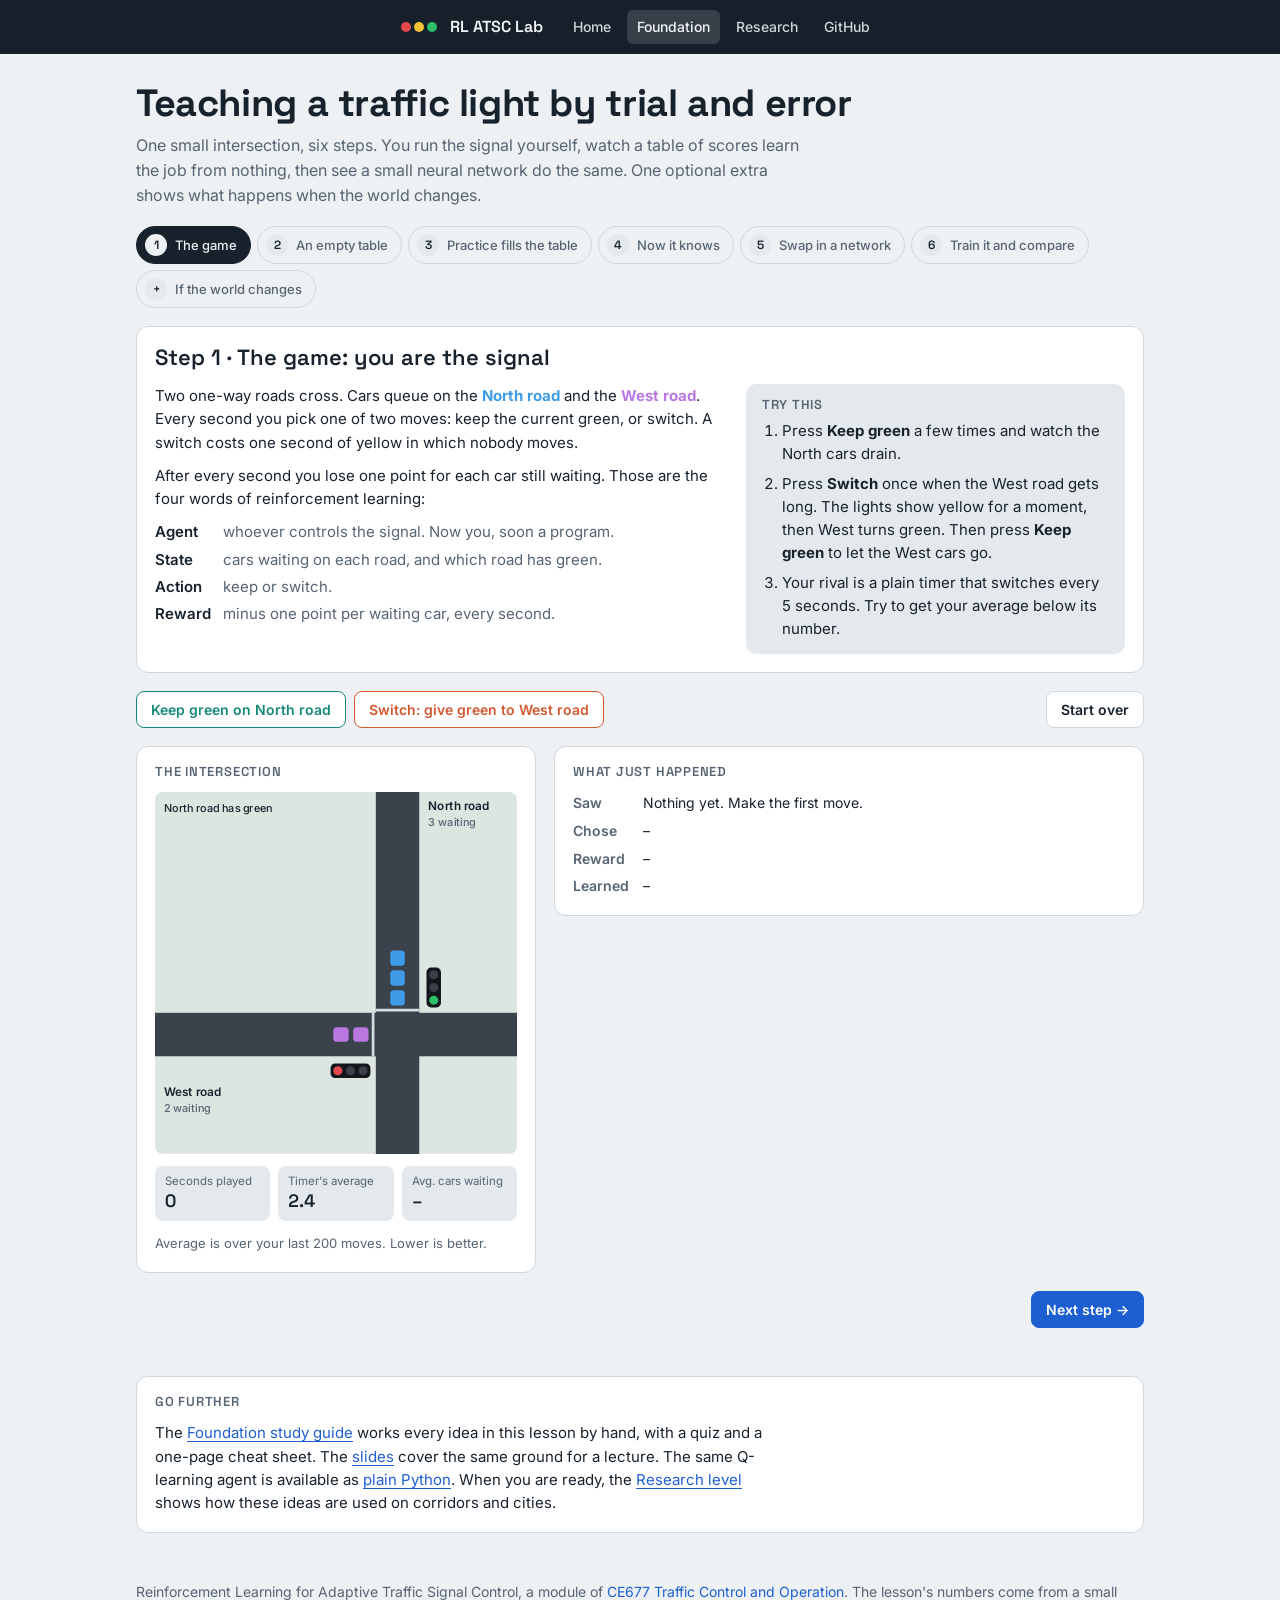
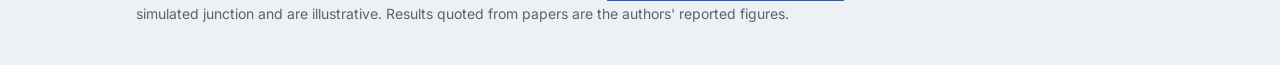
==== docs/foundation.html @ 823c4cb2 "Add Reinforcement Learning for Adaptive Traffic Signal Control module Foundation and Research levels" ====
<!doctype html>
<html lang="en">
<head>
<meta charset="utf-8">
<meta name="viewport" content="width=device-width, initial-scale=1">
<title>Foundation · RL ATSC Lab</title>
<meta name="description" content="A six-step interactive lesson where a Q-table and then a small neural network learn to control a traffic signal.">
<link rel="preconnect" href="https://fonts.googleapis.com"><link rel="preconnect" href="https://fonts.gstatic.com" crossorigin>
<link rel="stylesheet" href="https://fonts.googleapis.com/css2?family=Inter:wght@400;500;600&family=Space+Grotesk:wght@500;600;700&display=swap">
<link rel="stylesheet" href="css/site.css">
<style>
/* Layout: a five-step lesson. Each step = short text + the same live intersection + the learner's "brain" beside it. */
:root{
  --bg:#EEF1F4; --surface:#FFFFFF; --surface2:#E4E9EE; --fg:#18222D; --muted:#566473; --line:#CFD7DF;
  --accent:#1D5FD1; --accent-fg:#FFFFFF;
  --ground:#DCE5E0; --road:#3A434C; --mark:#D5DCE2;
  --ns:#3F9BE6; --ew:#B978E0; --keep:#17897A; --switch:#D2582F;
  --go:#2FBF6B; --wait:#F1C232; --stop:#E5484D; --lampoff:#59626B;
  --display:"Space Grotesk",system-ui,sans-serif; --body:"Inter",system-ui,-apple-system,"Segoe UI",sans-serif;
}
@media (prefers-color-scheme: dark){ :root:not([data-theme="light"]){
  --bg:#10151B; --surface:#19212A; --surface2:#232D38; --fg:#E8EDF2; --muted:#9BA9B7; --line:#303C49;
  --accent:#82B2FF; --accent-fg:#0C1420;
  --ground:#17221F; --road:#3A444F; --mark:#8894A0;
  --ns:#62B4F5; --ew:#CD97EE; --keep:#3CC2AE; --switch:#F08A63;
  --go:#3DD17C; --wait:#F5CD4A; --stop:#F0616A; --lampoff:#1D242B; color-scheme:dark } }
:root[data-theme="dark"]{
  --bg:#10151B; --surface:#19212A; --surface2:#232D38; --fg:#E8EDF2; --muted:#9BA9B7; --line:#303C49;
  --accent:#82B2FF; --accent-fg:#0C1420;
  --ground:#17221F; --road:#3A444F; --mark:#8894A0;
  --ns:#62B4F5; --ew:#CD97EE; --keep:#3CC2AE; --switch:#F08A63;
  --go:#3DD17C; --wait:#F5CD4A; --stop:#F0616A; --lampoff:#1D242B; color-scheme:dark }

*{box-sizing:border-box}
[hidden]{display:none!important}
body{background:var(--bg);color:var(--fg);font:15px/1.55 var(--body)}
.wrap{max-width:1040px;margin:0 auto;padding-block:28px 48px;
  padding-left:max(16px,env(safe-area-inset-left,0px));padding-right:max(16px,env(safe-area-inset-right,0px));
  display:flex;flex-direction:column;gap:18px}
h1,h2,h3{font-family:var(--display);text-wrap:balance;margin:0;line-height:1.15}
h1{font-size:clamp(26px,4.4vw,38px);font-weight:700;letter-spacing:-.01em}
h2{font-size:22px;font-weight:600}
h3{font-size:13px;font-weight:600;letter-spacing:.06em;text-transform:uppercase;color:var(--muted)}
p{margin:0;max-width:68ch}
.lede{color:var(--muted);font-size:16px}
header{display:flex;flex-direction:column;gap:8px}

.steps{display:flex;gap:6px;flex-wrap:wrap;list-style:none;margin:0;padding:0}
.steps button{font:500 13px var(--body);color:var(--muted);background:transparent;border:1px solid var(--line);
  border-radius:999px;padding:7px 13px 7px 8px;cursor:pointer;display:flex;align-items:center;gap:8px}
.steps b{font:600 12px var(--display);width:22px;height:22px;border-radius:50%;background:var(--surface2);color:var(--fg);
  display:grid;place-items:center}
.steps button[aria-current="step"]{background:var(--fg);color:var(--bg);border-color:var(--fg)}
.steps button[aria-current="step"] b{background:var(--bg);color:var(--fg)}

.card{background:var(--surface);border:1px solid var(--line);border-radius:12px;padding:18px;min-width:0;
  display:flex;flex-direction:column;gap:12px}
.lesson{gap:14px}
.lesson .cols{display:grid;grid-template-columns:minmax(0,1.5fr) minmax(0,1fr);gap:22px}
.lesson .text{display:flex;flex-direction:column;gap:10px}
.try{background:var(--surface2);border-radius:10px;padding:14px 16px;display:flex;flex-direction:column;gap:6px}
.try ol{margin:0;padding-left:20px;display:flex;flex-direction:column;gap:6px}
.vocab{display:grid;grid-template-columns:auto 1fr;gap:4px 12px;margin:0}
.vocab dt{font-weight:600}.vocab dd{margin:0;color:var(--muted)}
table.cmp{border-collapse:collapse;font-size:13.5px;width:100%}
table.cmp th,table.cmp td{text-align:left;padding:6px 10px 6px 0;border-bottom:1px solid var(--line);vertical-align:top}
table.cmp th{font-weight:600}
.scroll{overflow-x:auto}

.controls{display:flex;flex-wrap:wrap;gap:8px;align-items:center}
button.btn{font:600 14px var(--body);border-radius:8px;border:1px solid var(--line);background:var(--surface);color:var(--fg);
  padding:9px 14px;cursor:pointer}
button.btn.primary{background:var(--accent);color:var(--accent-fg);border-color:var(--accent);min-width:92px}
button.btn.keep{border-color:var(--keep);color:var(--keep)} button.btn.switch{border-color:var(--switch);color:var(--switch)}
button:focus-visible{outline:2px solid var(--accent);outline-offset:2px}
.seg{display:flex;border:1px solid var(--line);border-radius:8px;overflow:hidden;background:var(--surface)}
.seg button{font:500 13px var(--body);border:0;background:transparent;color:var(--muted);padding:9px 12px;cursor:pointer}
.seg button[aria-pressed="true"]{background:var(--surface2);color:var(--fg);font-weight:600}
.spacer{flex:1}

.stage{display:grid;grid-template-columns:minmax(0,400px) minmax(0,1fr);gap:18px;align-items:start}
canvas{display:block;width:100%;border-radius:8px}
#road{aspect-ratio:1;max-width:100%}
.stats{display:grid;grid-template-columns:repeat(3,minmax(0,1fr));gap:8px}
.stat{background:var(--surface2);border-radius:8px;padding:8px 10px}
.stat span{display:block;font-size:11.5px;color:var(--muted);line-height:1.3}
.stat strong{font:600 18px var(--display);font-variant-numeric:tabular-nums}
.side{display:flex;flex-direction:column;gap:18px;min-width:0}

.qgrids{display:flex;flex-wrap:wrap;gap:18px}
.qt{border-collapse:separate;border-spacing:3px;font-size:12px;font-variant-numeric:tabular-nums}
.qt caption{text-align:left;font-weight:600;font-size:13px;padding-bottom:4px}
.qt th{font-weight:500;color:var(--muted);padding:2px 4px;white-space:nowrap}
.qt th.ax-ew{color:var(--ew)} .qt th.ax-ns{color:var(--ns);text-align:right}
.qt th[colspan]{text-align:center;font-weight:600}
.qt td{width:38px;height:34px;text-align:center;border-radius:6px;background:var(--surface2);font:600 13px var(--display);color:var(--fg)}
.qt td.unseen{color:var(--muted);font-weight:400}
.qt td.now{outline:2.5px solid var(--fg);outline-offset:1px}
.legend{display:flex;flex-wrap:wrap;gap:6px 16px;font-size:12.5px;color:var(--muted)}
.chip{display:inline-block;width:11px;height:11px;border-radius:3px;margin-right:5px;vertical-align:-1px}
.note{font-size:13px;color:var(--muted)}
.nowvals{font-variant-numeric:tabular-nums;font-size:14px}
.k{color:var(--keep);font-weight:600}.s{color:var(--switch);font-weight:600}

.what{display:grid;grid-template-columns:auto 1fr;gap:6px 14px;margin:0;font-size:14px}
.what dt{font-weight:600;color:var(--muted)} .what dd{margin:0;min-width:0;font-variant-numeric:tabular-nums}
.tag{display:inline-block;font-size:11.5px;font-weight:600;border-radius:999px;padding:1px 8px;margin-left:6px;border:1px solid var(--line);color:var(--muted)}
.tag.rand{border-color:var(--wait);color:var(--fg);background:color-mix(in srgb,var(--wait) 25%,transparent)}

.lab{font-size:13px;font-weight:600;color:var(--muted);margin-left:8px}
.phase{list-style:none;margin:0;padding:0;display:grid;grid-template-columns:repeat(3,minmax(0,1fr));gap:4px}
.phase li{font-size:12px;font-weight:500;line-height:1.25;color:var(--muted);border-top:3px solid var(--line);padding-top:6px}
.phase li.on{color:var(--fg);font-weight:600;border-top-color:var(--accent)}
.fill{display:flex;align-items:center;gap:12px;font-size:13px;font-weight:600;font-variant-numeric:tabular-nums}
.track{flex:1;max-width:220px;height:6px;border-radius:3px;background:var(--surface2);overflow:hidden}
.track div{height:100%;width:0;background:var(--accent)}
.pager{display:flex;justify-content:space-between;gap:8px}
@media (max-width:760px){ .stage,.lesson .cols{grid-template-columns:minmax(0,1fr)} .stage>.card:first-child{max-width:440px} }
</style>
</head>
<body>
<header class="site-band"><div class="in">
  <a class="brand" href="index.html"><span aria-hidden="true"><i style="background:#E5484D"></i><i style="background:#F1C232"></i><i style="background:#2FBF6B"></i></span>RL ATSC Lab</a>
  <nav aria-label="Site"><a href="index.html">Home</a><a href="foundation.html" aria-current="page">Foundation</a><a href="research.html">Research</a><a href="https://github.com/smrahmanbd/rl-atsc-lab">GitHub</a></nav>
</div></header>
<div class="wrap">
<header>
  <h1>Teaching a traffic light by trial and error</h1>
  <p class="lede">One small intersection, six steps. You run the signal yourself, watch a table of scores learn the job from nothing, then see a small neural network do the same. One optional extra shows what happens when the world changes.</p>
</header>

<ol class="steps" id="steps"></ol>

<section class="card lesson">
  <h2 id="l-title"></h2>
  <div class="cols">
    <div class="text" id="l-text"></div>
    <div class="try"><h3>Try this</h3><ol id="l-try"></ol></div>
  </div>
</section>

<div class="controls" id="ctl-agent">
  <button class="btn primary" id="play">Play</button>
  <button class="btn" id="one">One move</button>
  <div class="seg" id="speed" role="group" aria-label="Speed">
    <button data-s="slow">Slow</button><button data-s="normal">Normal</button><button data-s="fast">Fast training</button>
  </div>
  <span class="spacer"></span>
  <button class="btn" id="reset">Forget everything</button>
</div>
<div class="controls" id="ctl-world" hidden>
  <button class="btn switch" id="works">Start roadworks</button>
  <span class="lab">Learning</span>
  <div class="seg" id="learn" role="group" aria-label="Learning"><button data-l="on">On</button><button data-l="off">Off</button></div>
</div>
<div class="controls" id="ctl-manual" hidden>
  <button class="btn keep" id="m-keep">Keep the green</button>
  <button class="btn switch" id="m-switch">Switch the lights</button>
  <span class="spacer"></span>
  <button class="btn" id="m-reset">Start over</button>
</div>

<div class="stage">
  <section class="card">
    <h3>The intersection</h3>
    <canvas id="road" aria-label="Animated intersection with cars queueing on a North road and a West road"></canvas>
    <div class="stats">
      <div class="stat"><span>Seconds played</span><strong id="st-steps">0</strong></div>
      <div class="stat"><span id="st-eps-l">Random moves</span><strong id="st-eps">–</strong></div>
      <div class="stat"><span>Avg. cars waiting</span><strong id="st-avg">–</strong></div>
    </div>
    <ol class="phase" id="phase" hidden><li>Trying things</li><li>Getting better</li><li>Using what it learned</li></ol>
    <p class="note" id="st-note"></p>
  </section>

  <div class="side">
    <section class="card" id="p-q" hidden>
      <h3>The agent's brain: a table of scores</h3>
      <div class="fill"><span id="q-fill">Boxes visited: 0 of 32</span><div class="track"><div id="q-bar"></div></div></div>
      <div class="scroll"><div class="qgrids" id="qgrids"></div></div>
      <div class="legend">
        <span><i class="chip" style="background:var(--keep)"></i>K = Keep scores higher</span>
        <span><i class="chip" style="background:var(--switch)"></i>S = Switch scores higher</span>
        <span>Stronger colour = more sure</span><span>· = never been here</span>
      </div>
      <p class="nowvals" id="q-now"></p>
    </section>

    <section class="card" id="p-nn" hidden>
      <h3>The agent's brain: a small neural network</h3>
      <canvas id="net" height="300" aria-label="Network diagram: 4 inputs, 8 hidden units, 2 output scores"></canvas>
      <div class="legend">
        <span>Solid line = pushes the score up</span><span>Dashed = pushes it down</span>
        <span>Thicker = stronger weight</span><span>Darker circle = more active</span>
      </div>
      <p class="note" id="nn-mem"></p>
    </section>

    <section class="card">
      <h3>What just happened</h3>
      <dl class="what">
        <dt>Saw</dt><dd id="w-saw">Nothing yet. Make the first move.</dd>
        <dt>Chose</dt><dd id="w-chose">–</dd>
        <dt>Reward</dt><dd id="w-rew">–</dd>
        <dt>Learned</dt><dd id="w-learn">–</dd>
      </dl>
    </section>
  </div>
</div>

<section class="card" id="p-chart">
  <h3>Is it getting better? Average cars waiting (lower is better)</h3>
  <canvas id="chart" height="190" aria-label="Line chart of average cars waiting during training"></canvas>
</section>

<div class="pager">
  <button class="btn" id="prev">← Previous step</button>
  <button class="btn primary" id="next">Next step →</button>
</div>
</div>

<div class="wrap" style="padding-top:0"><section class="card"><h3>Go further</h3>
<p>The <a href="materials/RL_Foundation_Study_Guide.pdf">Foundation study guide</a> works every idea in this lesson by hand, with a quiz and a one-page cheat sheet. The <a href="materials/RL_Foundation_Presentation.pptx">slides</a> cover the same ground for a lecture. The same Q-learning agent is available as <a href="https://github.com/smrahmanbd/rl-atsc-lab/blob/main/code/q_learning_intersection.py">plain Python</a>. When you are ready, the <a href="research.html">Research level</a> shows how these ideas are used on corridors and cities.</p></section></div>
<footer class="site">Reinforcement Learning for Adaptive Traffic Signal Control, a module of <a href="https://github.com/smrahmanbd/ce677-traffic-control-and-operation">CE677 Traffic Control and Operation</a>. The lesson's numbers come from a small simulated junction and are illustrative. Results quoted from papers are the authors' reported figures.</footer>
<script>
/* ---------- The world: one intersection, two one-way roads ---------- */
const CAP = 10;               // most cars a road can hold in its queue
const RATE = [0.32, 0.16];    // chance a new car arrives each second: [North road, West road]
const GAMMA = 0.9;            // discount: how much the future counts

function makeEnv() { return { q: [3, 2], phase: 0, yellow: false, rate: RATE.slice(), yellowSecs: 1 }; }

// action 0 = keep the current green, 1 = switch (costs yellow seconds in which nobody moves)
function envStep(env, action) {
  let departed = -1, reward = 0, secs = 1; const arrived = [0, 0];
  if (action === 1) { env.phase = 1 - env.phase; env.yellow = true; secs = env.yellowSecs; }
  else {
    env.yellow = false;
    if (env.q[env.phase] > 0) { env.q[env.phase]--; departed = env.phase; }
  }
  for (let t = 0; t < secs; t++) {
    for (let d = 0; d < 2; d++) if (Math.random() < env.rate[d] && env.q[d] < CAP) { env.q[d]++; arrived[d]++; }
    reward -= env.q[0] + env.q[1];           // one point lost per waiting car, every second
  }
  return { reward, departed, arrived, secs };
}
const snap = env => ({ ns: env.q[0], ew: env.q[1], phase: env.phase });

/* ---------- Example 1: Q-table ---------- */
const bucket = n => (n === 0 ? 0 : n <= 2 ? 1 : n <= 5 ? 2 : 3);
const boxOf = s => s.phase * 16 + bucket(s.ns) * 4 + bucket(s.ew);

function makeQAgent() {
  return {
    kind: 'q', steps: 0, alpha: 0.2,
    Q: Array.from({ length: 32 }, () => [0, 0]),
    seen: new Array(32).fill(0),
    eps() { return Math.max(0.05, 1 - this.steps / 2500); },
    values(s) { return this.Q[boxOf(s)]; },
    act(s) {
      if (Math.random() < this.eps()) return { a: Math.random() < 0.5 ? 0 : 1, random: true };
      const v = this.Q[boxOf(s)];
      return { a: v[1] > v[0] ? 1 : 0, random: false };
    },
    learn(s, a, r, s2) {
      const i = boxOf(s), j = boxOf(s2);
      const before = this.Q[i][a];
      const target = r + GAMMA * Math.max(this.Q[j][0], this.Q[j][1]);
      this.Q[i][a] = before + this.alpha * (target - before);   // nudge toward the better guess
      this.seen[i]++; this.steps++;
      return { before, target, after: this.Q[i][a] };
    }
  };
}

/* ---------- Example 2: small neural network (4 inputs, 8 hidden, 2 outputs) ---------- */
const NH = 8, NI = 4, RS = 10;   // RS: rewards are divided by 10 inside the network
const feat = s => [s.ns / CAP, s.ew / CAP, s.phase === 0 ? 1 : 0, s.phase === 1 ? 1 : 0];

function makeNet() {
  const r = k => (Math.random() * 2 - 1) * k;
  return {
    W1: Array.from({ length: NH }, () => Array.from({ length: NI }, () => r(0.7))),
    b1: Array.from({ length: NH }, () => 0),
    W2: Array.from({ length: 2 }, () => Array.from({ length: NH }, () => r(0.4))),
    b2: [0, 0]
  };
}
function forward(net, x) {
  const h = new Array(NH);
  for (let j = 0; j < NH; j++) {
    let z = net.b1[j];
    for (let i = 0; i < NI; i++) z += net.W1[j][i] * x[i];
    h[j] = Math.tanh(z);
  }
  const out = [net.b2[0], net.b2[1]];
  for (let k = 0; k < 2; k++) for (let j = 0; j < NH; j++) out[k] += net.W2[k][j] * h[j];
  return { h, out };
}
const copyNet = n => JSON.parse(JSON.stringify(n));

function makeNNAgent() {
  const net = makeNet();
  return {
    kind: 'nn', steps: 0, lr: 0.05, batch: 16, net, frozen: copyNet(net), memory: [],
    eps() { return Math.max(0.05, 1 - this.steps / 3000); },
    values(s) { return forward(this.net, feat(s)).out.map(v => v * RS); },
    act(s) {
      if (Math.random() < this.eps()) return { a: Math.random() < 0.5 ? 0 : 1, random: true };
      const v = forward(this.net, feat(s)).out;
      return { a: v[1] > v[0] ? 1 : 0, random: false };
    },
    targetFor(m) {
      const nxt = forward(this.frozen, feat(m.s2)).out;
      return m.r / RS + GAMMA * Math.max(nxt[0], nxt[1]);
    },
    trainOne(m) {
      const x = feat(m.s), { h, out } = forward(this.net, x);
      let err = out[m.a] - this.targetFor(m);
      err = Math.max(-1, Math.min(1, err));
      const g = this.lr / this.batch, n = this.net;
      for (let j = 0; j < NH; j++) {
        const dh = err * n.W2[m.a][j] * (1 - h[j] * h[j]);
        n.W2[m.a][j] -= g * err * h[j];
        for (let i = 0; i < NI; i++) n.W1[j][i] -= g * dh * x[i];
        n.b1[j] -= g * dh;
      }
      n.b2[m.a] -= g * err;
    },
    learn(s, a, r, s2) {
      const m = { s, a, r, s2 };
      this.memory.push(m); if (this.memory.length > 3000) this.memory.shift();
      const before = forward(this.net, feat(s)).out[a] * RS;
      const target = this.targetFor(m) * RS;
      for (let b = 0; b < this.batch; b++)           // learn from 16 random memories
        this.trainOne(this.memory[(Math.random() * this.memory.length) | 0]);
      this.steps++;
      if (this.steps % 100 === 0) this.frozen = copyNet(this.net);
      return { before, target, after: forward(this.net, feat(s)).out[a] * RS };
    }
  };
}

/* ---------- Baseline: a plain timer that switches every 5 seconds ---------- */
function timerBaseline(n, change) {
  const env = makeEnv(); let sum = 0, secs = 0; if (change) change(env);
  for (let t = 0; t < n; t++) { const r = envStep(env, t % 5 === 4 ? 1 : 0); sum -= r.reward; secs += r.secs; }
  return sum / secs;
}
/* ---------- Lesson text ---------- */
const LESSONS = [
 { name:'The game', sim:'manual',
   title:'Step 1 · The game: you are the signal',
   text:`<p>Two one-way roads cross. Cars queue on the <b style="color:var(--ns)">North road</b> and the <b style="color:var(--ew)">West road</b>. Every second you pick one of two moves: keep the current green, or switch. A switch costs one second of yellow in which nobody moves.</p>
   <p>After every second you lose one point for each car still waiting. Those are the four words of reinforcement learning:</p>
   <dl class="vocab"><dt>Agent</dt><dd>whoever controls the signal. Now you, soon a program.</dd>
   <dt>State</dt><dd>cars waiting on each road, and which road has green.</dd>
   <dt>Action</dt><dd>keep or switch.</dd>
   <dt>Reward</dt><dd>minus one point per waiting car, every second.</dd></dl>`,
   tryThis:['Press <b>Keep green</b> a few times and watch the North cars drain.','Press <b>Switch</b> once when the West road gets long. The lights show yellow for a moment, then West turns green. Then press <b>Keep green</b> to let the West cars go.','Your rival is a plain timer that switches every 5 seconds. Try to get your average below its number.'] },
 { name:'An empty table', sim:'q',
   title:'Step 2 · Start with an empty table and try things',
   text:`<p>Now a program takes over. It knows nothing about traffic. All it has is an empty table with one box for every situation it can be in.</p>
   <p>Each box will hold two scores: how good is <span class="k">Keep</span> here, and how good is <span class="s">Switch</span> here. Since every box is empty, it cannot choose well yet. So it makes <b>random moves</b>: it ignores the table and flips a coin between Keep and Switch, then sees what reward comes back.</p>
   <p>After each move it writes what it found into the box it was in: <b>new score = reward I just got + 0.9 × best score in the box I landed in</b>. The old score moves part of the way toward that.</p>
   <p class="note">A box is picked by the two queue lengths (cars waiting on each road) and which road has green. To keep the table small, queue lengths are grouped into 0, 1–2, 3–5 and 6+. That gives 4 × 4 × 2 = 32 boxes.</p>`,
   tryThis:['Press <b>One move</b> several times. After each one, read “What just happened” from top to bottom.','Look for the “random move” tag. At this stage every move is a coin flip, because the table has nothing useful in it yet.','Watch boxes get their first letter as the agent visits them. The outlined box is where it is now.'] },
 { name:'Practice fills the table', sim:'q',
   title:'Step 3 · Practice fills the table',
   text:`<p>One move teaches one box a little. So the agent needs thousands of moves.</p><p>Before each move it decides how to choose. A <b>random move</b> is a coin flip between Keep and Switch, to try something new. A <b>table move</b> looks up the box and takes the higher score. “Random moves 100%” means every move is a coin flip. “Random moves 5%” means about 1 move in 20 is a coin flip and the other 19 follow the table. The share falls as the table fills. This is the epsilon-greedy idea: explore a lot at first, then mostly use what you know.</p>
   <p>The chart at the bottom shows how many cars wait on average. The dashed line is the plain 5-second timer. When the agent's line drops below it, the table has learned to react to traffic, which a timer cannot do.</p>`,
   tryThis:['Choose <b>Fast training</b> and press <b>Play</b>. Watch “Boxes visited” climb to 32 and “Random moves” fall to 5%.','Keep going for about 10 seconds, until the chart line settles under the dashed line.','Press <b>Pause</b>. The table is now filled in.'] },
 { name:'Now it knows', sim:'q',
   title:'Step 4 · Now it knows what to do',
   text:`<p>Choosing a move is now a simple lookup. The agent finds the box for the current situation, compares the two scores, and takes the higher one. Nothing else happens when it decides.</p>
   <p>Read the table as a rulebook. K means “in this situation, keep the green”. S means “switch”. Nobody typed these rules in. They came out of trial, error and reward.</p>
   <p>It still makes a random move 5% of the time: about 1 move in 20 is a coin flip instead of a lookup. That keeps it checking whether a different move has become better.</p>
   <p class="note">If the table is still mostly empty, go back to step 3 and train it first.</p>`,
   tryThis:['Choose <b>Slow</b> and press <b>Play</b>. Compare how it drives now with the fumbling in step 2.','Follow the outlined box as it jumps around the table. The letter in it is the move it takes.','Find the box “North queue 0, West queue 3–5” while North has green. It should say S: nothing to serve on North, cars waiting on West.'] },
 { name:'Swap in a network', sim:'nn',
   title:'Step 5 · Swap the table for a neural network',
   text:`<p>A table needs one box per situation. That works for 32 situations and fails for millions. A neural network replaces the table with a formula: the state goes in on the left (exact car counts, no grouping), and the two scores come out on the right.</p>
   <p>The lines are 58 adjustable numbers called weights. The learning rule is the same as before: the predicted score should move toward <b>reward + 0.9 × best next score</b>. What differs is where the knowledge sits. Instead of one box, the network nudges all its weights slightly.</p>
   <p>The weights change after every move, by a tiny amount. Each move is saved to a memory, and the network practises on 16 memories picked at random, so one odd moment cannot throw it off.</p>`,
   tryThis:['Press <b>One move</b> and compare the two output scores with the move it chose.','In “What just happened”, compare the network\'s guess with the better guess. Learning shrinks that gap.','Step a few more times and watch line thickness shift slightly. That is the weights changing.'] },
 { name:'Train it and compare', sim:'nn',
   title:'Step 6 · Train the network and compare',
   text:`<p>The network goes through the same three phases: try things, improve, then use what it learned. It needs more moves than the table, because every update shifts all the weights at once and they have to settle together.</p>
   <p>What you get in return: the network never looks up “the most similar past situation”. Similar inputs simply give similar outputs, because they pass through the same weights. So it gives a sensible score for a state it has never seen exactly.</p>
   <div class="scroll"><table class="cmp"><tr><th></th><th>Table</th><th>Network</th></tr>
   <tr><th>Stores</th><td>64 scores, one per box and move</td><td>58 shared weights</td></tr>
   <tr><th>Sees</th><td>grouped counts</td><td>exact counts</td></tr>
   <tr><th>One update changes</th><td>one score</td><td>every weight, slightly</td></tr>
   <tr><th>Huge problems</th><td>table explodes</td><td>same network, more inputs</td></tr>
   <tr><th>World changes</th><td>must relearn box by box</td><td>must also relearn, by more training</td></tr></table></div>`,
   tryThis:['Choose <b>Fast training</b> and press <b>Play</b> for about 20 seconds, until the line is under the timer.','Go back to <b>Slow</b> and watch the two output scores flip as the queues change.','Return to step 3 and compare the two charts. Which learned faster?','Curious what happens if the traffic rules change after training? The extra step covers that.'] },
 { name:'If the world changes', sim:'q',
   extra:true,
   title:'Extra · What if the world changes?',
   text:`<p>Think of a robot that learned a room, and then someone adds a sofa. Its table has no idea. The scores were measured in the old room, and they are just numbers in boxes. The agent finds out only one way: it does what the table says, the result is worse than the score promised, and that bad reward gets written into the box.</p>
   <p>Here the change is roadworks: every switch now takes 3 seconds instead of 1, and the busy traffic moves to the West road. The old table switches too eagerly for this world.</p>
   <p>Two things decide what happens next:</p>
   <dl class="vocab"><dt>Learning off</dt><dd>the table is frozen. It repeats the old habits and stays bad.</dd>
   <dt>Learning on</dt><dd>each bad result corrects one box. It recovers, slowly, and only in boxes it visits again.</dd></dl>
   <p class="note">One limit remains. The table can only react to what the state describes. If the change is invisible in the state, two different situations share one box and the table cannot tell them apart. Describing more means more boxes, and that is why step 5 swapped the table for a network.</p>`,
   tryThis:['Set <b>Learning</b> to <b>Off</b>, press <b>Start roadworks</b>, then <b>Fast training</b> and <b>Play</b> for 5 seconds. The line usually jumps well above where it was and stays there. Now and then the old table copes; that depends on what it happened to learn.','Set <b>Learning</b> to <b>On</b> and keep playing for about 15 seconds. The line comes back down as boxes are rewritten. It will not reach the old level, because this world is harder.','Look at the table again. Some boxes changed their letter. Those are the rules it had to rewrite for the new world.'] }
];

/* ---------- Simulations (one per learner, kept while you move between steps) ---------- */
const ROADWORKS = env => { env.yellowSecs = 3; env.rate = [0.16, 0.32]; };
const NORMAL = env => { env.yellowSecs = 1; env.rate = RATE.slice(); };
const TIMERS = [timerBaseline(40000), timerBaseline(40000, ROADWORKS)];
const timerNow = () => TIMERS[sim.env.yellowSecs > 1 ? 1 : 0];
const WEIGHTS = NH * NI + NH + 2 * NH + 2;
function makeSim(kind) {
  const env = makeEnv();
  return { kind, env, agent: kind === 'q' ? makeQAgent() : kind === 'nn' ? makeNNAgent() : null,
    cars: env.q.map(n => Array.from({ length: n }, (_, i) => ({ pos: i }))), passing: [],
    steps: 0, secs: 0, hist: [], marks: [], acc: 0, accSecs: 0, recent: [], last: null, learning: true };
}
const sims = { manual: makeSim('manual'), q: makeSim('q'), nn: makeSim('nn') };
let stepIdx = 0, sim = sims.manual, playing = false, speed = 'slow', dirty = true;

function advance(sm, manualAction) {
  const s = snap(sm.env);
  let a = manualAction, random = false;
  if (sm.agent) ({ a, random } = sm.agent.act(s));
  const res = envStep(sm.env, a), s2 = snap(sm.env);
  const info = sm.agent && sm.learning ? sm.agent.learn(s, a, res.reward, s2) : null;
  if (res.departed >= 0) { sm.cars[res.departed].shift(); sm.passing.push({ d: res.departed, t: 0 }); }
  res.arrived.forEach((n, d) => { for (let k = 0; k < n; k++) sm.cars[d].push({ pos: sm.cars[d].length + 3 }); });
  sm.steps++; sm.secs += res.secs; sm.acc -= res.reward; sm.accSecs += res.secs;
  sm.recent.push([-res.reward, res.secs]); if (sm.recent.length > 200) sm.recent.shift();
  if (sm.steps % 200 === 0) {
    sm.hist.push(sm.acc / sm.accSecs); sm.acc = 0; sm.accSecs = 0;
  }
  sm.last = { s, a, random, r: res.reward, secs: res.secs, info };
  if (a === 1) sm.yellowAt = performance.now();
  dirty = true;
}

/* ---------- Drawing helpers ---------- */
const $ = id => document.getElementById(id);
let C = {};
function readColors() {
  const cs = getComputedStyle(document.documentElement);
  for (const k of ['bg','surface','surface2','fg','muted','line','accent','ground','road','mark','ns','ew','keep','switch','go','wait','stop','lampoff'])
    C[k] = cs.getPropertyValue('--' + k).trim();
}
function fit(cv, h) {
  const dpr = Math.min(window.devicePixelRatio || 1, 2), w = cv.clientWidth, hh = h || w;
  if (cv.width !== Math.round(w * dpr) || cv.height !== Math.round(hh * dpr)) { cv.width = Math.round(w * dpr); cv.height = Math.round(hh * dpr); }
  const ctx = cv.getContext('2d'); ctx.setTransform(dpr, 0, 0, dpr, 0, 0);
  return { ctx, w, h: hh };
}
const num = (v, d = 1) => (v < 0 ? '−' : '') + Math.abs(v).toFixed(d);
function rr(ctx, x, y, w, h, r) { ctx.beginPath(); ctx.roundRect(x, y, w, h, r); }

/* ---------- The intersection ---------- */
const CX = 268, HW = 24, SLOT = 22;
function drawRoad() {
  const { ctx, w } = fit($('road')); const k = w / 400; ctx.scale(k, k);
  const e = sim.env;
  // yellow is shown for a moment after a switch, then the new road turns green by itself
  const yellow = e.yellow && performance.now() - (sim.yellowAt || 0) < 650;
  ctx.fillStyle = C.ground; ctx.fillRect(0, 0, 400, 400);
  ctx.fillStyle = C.road; ctx.fillRect(CX - HW, 0, HW * 2, 400); ctx.fillRect(0, CX - HW, 400, HW * 2);
  ctx.strokeStyle = C.mark; ctx.lineWidth = 3;
  ctx.beginPath(); ctx.moveTo(CX - HW, CX - HW - 3); ctx.lineTo(CX + HW, CX - HW - 3);
  ctx.moveTo(CX - HW - 3, CX - HW); ctx.lineTo(CX - HW - 3, CX + HW); ctx.stroke();
  // cars waiting
  for (let d = 0; d < 2; d++) {
    ctx.fillStyle = d === 0 ? C.ns : C.ew;
    const draw = front => { d === 0 ? rr(ctx, CX - 8, front - 17, 16, 17, 4) : rr(ctx, front - 17, CX - 8, 17, 16, 4); ctx.fill(); };
    sim.cars[d].forEach(c => draw(CX - HW - 8 - c.pos * SLOT));
    sim.passing.forEach(p => { if (p.d === d) draw(CX - HW - 8 + p.t); });
  }
  // signals
  const lamp = d => yellow ? (d === e.phase ? 'stop' : 'wait') : (d === e.phase ? 'go' : 'stop');
  const housing = (x, y, vertical, state) => {
    ctx.fillStyle = '#12171c'; rr(ctx, x, y, vertical ? 16 : 44, vertical ? 44 : 16, 5); ctx.fill();
    ['stop', 'wait', 'go'].forEach((n, i) => {
      ctx.fillStyle = state === n ? C[n] : C.lampoff; ctx.globalAlpha = state === n ? 1 : .55;
      ctx.beginPath(); ctx.arc(vertical ? x + 8 : x + 8 + i * 14, vertical ? y + 8 + i * 14 : y + 8, 5, 0, 7); ctx.fill(); ctx.globalAlpha = 1;
    });
  };
  housing(CX + HW + 8, CX - HW - 50, true, lamp(0));
  housing(CX - HW - 50, CX + HW + 8, false, lamp(1));
  // labels
  ctx.font = '600 13px Inter, system-ui, sans-serif'; ctx.textBaseline = 'top';
  ctx.fillStyle = C.fg; ctx.textAlign = 'left';
  ctx.fillText('North road', CX + HW + 10, 10);
  ctx.fillText('West road', 10, CX + HW + 34);
  ctx.font = '500 12px Inter, system-ui, sans-serif'; ctx.fillStyle = C.muted;
  ctx.fillText(e.q[0] + ' waiting', CX + HW + 10, 28);
  ctx.fillText(e.q[1] + ' waiting', 10, CX + HW + 52);
  ctx.textAlign = 'left'; ctx.fillStyle = C.fg;
  if (e.yellowSecs > 1) { ctx.fillStyle = C.switch; ctx.fillText('Roadworks: a switch takes 3 seconds', 10, 32); ctx.fillStyle = C.fg; }
  ctx.fillText(yellow ? 'Yellow: switching, nobody moves' : (e.phase === 0 ? 'North' : 'West') + ' road has green', 10, 12);
}
function moveCars(snapNow) {
  for (const q of sim.cars) q.forEach((c, i) => { c.pos = snapNow ? i : c.pos + (i - c.pos) * 0.22; });
  if (snapNow) sim.passing.length = 0;
  else { sim.passing.forEach(p => p.t += 7); sim.passing = sim.passing.filter(p => p.t < 190); }
}

/* ---------- Q-table view ---------- */
const BL = ['0', '1–2', '3–5', '6+'];
function buildQ() {
  $('qgrids').innerHTML = [0, 1].map(p => `<table class="qt"><caption>While the ${p ? 'West' : 'North'} road has green</caption>
    <tr><th></th><th colspan="4" class="ax-ew">West queue (cars waiting)</th></tr>
    <tr><th class="ax-ns">North queue</th>${BL.map(b => `<th class="ax-ew">${b}</th>`).join('')}</tr>
    ${BL.map((b, r) => `<tr><th class="ax-ns">${b}</th>${BL.map((_, c) => `<td id="q${p * 16 + r * 4 + c}"></td>`).join('')}</tr>`).join('')}</table>`).join('');
}
function drawQ() {
  const ag = sims.q.agent, here = boxOf(snap(sims.q.env));
  for (let i = 0; i < 32; i++) {
    const td = $('q' + i), v = ag.Q[i];
    td.className = (ag.seen[i] ? '' : 'unseen') + (i === here ? ' now' : '');
    if (!ag.seen[i]) { td.textContent = '·'; td.style.background = ''; continue; }
    const diff = v[0] - v[1], pct = Math.round(16 + Math.min(1, Math.abs(diff) / 2) * 54);
    td.textContent = diff >= 0 ? 'K' : 'S';
    td.style.background = `color-mix(in srgb, var(--${diff >= 0 ? 'keep' : 'switch'}) ${pct}%, var(--surface2))`;
  }
  const v = ag.Q[here], filled = ag.seen.filter(n => n).length;
  $('q-fill').textContent = `Boxes visited: ${filled} of 32`; $('q-bar').style.width = (filled / 32 * 100) + '%';
  $('q-now').innerHTML = `Scores in the outlined box: <span class="k">Keep ${num(v[0], 2)}</span> · <span class="s">Switch ${num(v[1], 2)}</span>`;
}

/* ---------- Network view ---------- */
function drawNet() {
  const { ctx, w, h } = fit($('net'), 300); ctx.clearRect(0, 0, w, h);
  const ag = sims.nn.agent, s = snap(sims.nn.env), x = feat(s), f = forward(ag.net, x);
  const xi = 108, xo = w - 104, xh = (xi + xo) / 2;
  const ys = (n, i) => h * (i + 0.5) / n;
  ctx.strokeStyle = C.fg; ctx.lineCap = 'round';
  const edge = (x1, y1, x2, y2, wt) => {
    ctx.globalAlpha = 0.14 + Math.min(0.6, Math.abs(wt) * 0.45); ctx.lineWidth = 0.4 + Math.min(4, Math.abs(wt) * 2.4);
    ctx.setLineDash(wt < 0 ? [5, 5] : []); ctx.beginPath(); ctx.moveTo(x1, y1); ctx.lineTo(x2, y2); ctx.stroke();
  };
  for (let j = 0; j < NH; j++) {
    for (let i = 0; i < NI; i++) edge(xi, ys(NI, i), xh, ys(NH, j), ag.net.W1[j][i]);
    for (let k = 0; k < 2; k++) edge(xh, ys(NH, j), xo, ys(2, k), ag.net.W2[k][j]);
  }
  ctx.setLineDash([]); ctx.globalAlpha = 1;
  const node = (px, py, r, act, ring) => {
    ctx.fillStyle = C.surface; ctx.beginPath(); ctx.arc(px, py, r, 0, 7); ctx.fill();
    ctx.fillStyle = C.fg; ctx.globalAlpha = Math.min(1, Math.abs(act)) * 0.85; ctx.fill(); ctx.globalAlpha = 1;
    ctx.strokeStyle = ring || C.fg; ctx.lineWidth = ring ? 3.5 : 1.4; ctx.stroke(); ctx.strokeStyle = C.fg;
  };
  ctx.font = '500 12px Inter, system-ui, sans-serif'; ctx.textBaseline = 'middle';
  const inL = [['North cars', s.ns], ['West cars', s.ew], ['North green', x[2]], ['West green', x[3]]];
  inL.forEach(([l, v], i) => { node(xi, ys(NI, i), 9, x[i]); ctx.fillStyle = C.fg; ctx.textAlign = 'right'; ctx.fillText(l + '  ' + v, xi - 15, ys(NI, i)); });
  for (let j = 0; j < NH; j++) node(xh, ys(NH, j), 7, f.h[j]);
  const best = f.out[1] > f.out[0] ? 1 : 0;
  ['Keep', 'Switch'].forEach((l, k) => {
    node(xo, ys(2, k), 10, k === best ? 1 : 0.1, k === 0 ? C.keep : C.switch);
    ctx.textAlign = 'left'; ctx.fillStyle = k === 0 ? C.keep : C.switch; ctx.font = '600 13px Inter, system-ui, sans-serif';
    ctx.fillText(l, xo + 17, ys(2, k) - 8);
    ctx.fillStyle = C.fg; ctx.font = '500 12px Inter, system-ui, sans-serif'; ctx.fillText(num(f.out[k] * RS, 1), xo + 17, ys(2, k) + 9);
  });
  $('nn-mem').textContent = `Memory holds ${ag.memory.length.toLocaleString()} past moves. ${WEIGHTS} weights in total.`;
}

/* ---------- Chart ---------- */
function drawChart() {
  const { ctx, w, h } = fit($('chart'), 190); ctx.clearRect(0, 0, w, h);
  const L = 30, R = 54, T = 10, B = 26, pw = w - L - R, ph = h - T - B, YM = 15;
  const hist = sim.hist, n = Math.max(30, hist.length);
  const X = i => L + pw * (i + 1) / n, Y = v => T + ph * (1 - Math.min(v, YM) / YM);
  ctx.font = '500 11px Inter, system-ui, sans-serif'; ctx.textBaseline = 'middle';
  for (let v = 0; v <= YM; v += 2.5) {
    ctx.strokeStyle = C.line; ctx.lineWidth = 1; ctx.beginPath(); ctx.moveTo(L, Y(v)); ctx.lineTo(L + pw, Y(v)); ctx.stroke();
    if (v % 5 === 0) { ctx.fillStyle = C.muted; ctx.textAlign = 'right'; ctx.fillText(v, L - 6, Y(v)); }
  }
  ctx.setLineDash([6, 5]); ctx.strokeStyle = C.muted; ctx.lineWidth = 1.5;
  ctx.beginPath(); const TIMER = timerNow(); ctx.moveTo(L, Y(TIMER)); ctx.lineTo(L + pw, Y(TIMER)); ctx.stroke(); ctx.setLineDash([]);
  ctx.fillStyle = C.muted; ctx.textAlign = 'left'; ctx.fillText('timer ' + TIMER.toFixed(1), L + pw + 6, Y(TIMER));
  ctx.textAlign = 'center'; ctx.textBaseline = 'alphabetic';
  ctx.fillText(`moves made so far (0 to ${(n * 200).toLocaleString()})`, L + pw / 2, h - 6);
  sim.marks.forEach(([i, label]) => { const mx = L + pw * i / n; ctx.strokeStyle = C.switch; ctx.lineWidth = 1.5; ctx.beginPath(); ctx.moveTo(mx, T); ctx.lineTo(mx, T + ph); ctx.stroke();
    ctx.fillStyle = C.switch; ctx.textAlign = mx > L + pw - 90 ? 'right' : 'left'; ctx.fillText(label, mx + (mx > L + pw - 90 ? -5 : 5), T + 10); });
  ctx.fillStyle = C.muted; ctx.textAlign = 'center';
  if (!hist.length) { ctx.fillStyle = C.fg; ctx.font = '500 13px Inter, system-ui, sans-serif'; ctx.fillText('The line appears after the first 200 moves.', L + pw / 2, T + ph * 0.3); return; }
  ctx.strokeStyle = C.accent; ctx.lineWidth = 2.2; ctx.lineJoin = 'round'; ctx.beginPath();
  hist.forEach((v, i) => i ? ctx.lineTo(X(i), Y(v)) : ctx.moveTo(X(i), Y(v))); ctx.stroke();
  const lv = hist[hist.length - 1], lx = X(hist.length - 1);
  ctx.fillStyle = C.accent; ctx.beginPath(); ctx.arc(lx, Y(lv), 4, 0, 7); ctx.fill();
  ctx.font = '600 12px Inter, system-ui, sans-serif'; ctx.textAlign = lx > L + pw - 30 ? 'right' : 'left';
  ctx.fillText(lv.toFixed(1), lx + (lx > L + pw - 30 ? -8 : 8), Y(lv) - 8);
}

/* ---------- Text panels ---------- */
function drawText() {
  const ag = sim.agent, l = sim.last;
  const TIMER = timerNow();
  $('m-keep').textContent = `Keep green on ${sim.env.phase ? 'West' : 'North'} road`;
  $('m-switch').textContent = `Switch: give green to ${sim.env.phase ? 'North' : 'West'} road`;
  $('st-steps').textContent = sim.secs.toLocaleString();
  $('st-eps-l').textContent = ag ? 'Random moves (coin flips)' : 'Timer\'s average';
  $('st-eps').textContent = ag ? Math.round(ag.eps() * 100) + '%' : TIMER.toFixed(1);
  const avg = sim.recent.length ? sim.recent.reduce((a, b) => a + b[0], 0) / sim.recent.reduce((a, b) => a + b[1], 0) : null;
  const e = ag ? ag.eps() : 0, ph = !ag ? -1 : e > 0.6 ? 0 : e > 0.05 ? 1 : 2;
  $('phase').hidden = !ag; [...$('phase').children].forEach((el, k) => el.classList.toggle('on', k === ph));
  $('st-avg').textContent = avg === null ? '–' : avg.toFixed(1);
  $('st-note').textContent = ag ? `Random moves: how often the agent ignores its table and flips a coin between Keep and Switch. The average is over the last 200 moves; the 5-second timer averages ${TIMER.toFixed(1)}.` : 'Average is over your last 200 moves. Lower is better.';
  if (!l) { $('w-saw').textContent = 'Nothing yet. Make the first move.'; ['w-chose', 'w-rew', 'w-learn'].forEach(id => $(id).textContent = '–'); return; }
  const road = p => (p ? 'West' : 'North');
  $('w-saw').innerHTML = `North road ${l.s.ns} waiting, West road ${l.s.ew} waiting, ${road(l.s.phase)} has green` +
    (sim.kind === 'q' ? `<br><span class="note">That is the box “North queue ${BL[bucket(l.s.ns)]}, West queue ${BL[bucket(l.s.ew)]}”.</span>` : '');
  const nm = l.a ? '<span class="s">Switch</span>' : '<span class="k">Keep</span>';
  $('w-chose').innerHTML = nm + (ag ? (l.random ? '<span class="tag rand">random move (coin flip)</span>' : '<span class="tag">table move (higher score)</span>') : '<span class="tag">your choice</span>');
  $('w-rew').textContent = `${num(l.r, 0)}  ` + (l.secs > 1 ? `(the switch took ${l.secs} seconds, and each waiting car costs a point every second)` : `(${-l.r} car${l.r === -1 ? '' : 's'} waiting afterwards)`);
  const word = l.a ? 'Switch' : 'Keep';
  $('w-learn').innerHTML = !ag ? 'Nothing is learning yet. You are the brain in this step.'
    : !l.info ? 'Learning is switched off, so the table did not change.'
    : sim.kind === 'q' ? `Score for “${word}” in that box: <b>${num(l.info.before, 2)} → ${num(l.info.after, 2)}</b><br><span class="note">It moved a little toward the better guess, ${num(l.info.target, 2)}.</span>`
    : `The network guessed <b>${num(l.info.before, 2)}</b> for “${word}”. The better guess was <b>${num(l.info.target, 2)}</b>.<br><span class="note">All ${WEIGHTS} weights were nudged slightly, using 16 random memories.</span>`;
}

/* ---------- Steps and controls ---------- */
function showStep(i, fromHash) {
  stepIdx = Math.max(0, Math.min(LESSONS.length - 1, i)); const L = LESSONS[stepIdx];
  sim = sims[L.sim]; playing = false; moveCars(true);
  const world = !!L.extra;
  if (!world && sim.agent) { if (sim.env.yellowSecs > 1) { NORMAL(sim.env); sim.marks.push([sim.hist.length, 'roadworks end']); } sim.learning = true; }
  $('ctl-world').hidden = !world; syncWorld();
  $('l-title').textContent = L.title; $('l-text').innerHTML = L.text;
  $('l-try').innerHTML = L.tryThis.map(t => `<li>${t}</li>`).join('');
  [...$('steps').children].forEach((li, k) => li.firstChild.toggleAttribute('aria-current', false) || (k === stepIdx && li.firstChild.setAttribute('aria-current', 'step')));
  $('ctl-agent').hidden = !sim.agent; $('ctl-manual').hidden = !!sim.agent;
  $('p-q').hidden = L.sim !== 'q'; $('p-nn').hidden = L.sim !== 'nn'; $('p-chart').hidden = !sim.agent;
  $('prev').disabled = stepIdx === 0; $('next').disabled = stepIdx === LESSONS.length - 1;
  $('prev').style.visibility = stepIdx === 0 ? 'hidden' : ''; $('next').style.visibility = stepIdx === LESSONS.length - 1 ? 'hidden' : '';
  setSpeed(stepIdx === 2 || stepIdx >= 5 ? speed : 'slow');
  if (!fromHash) { try { history.replaceState(null, '', '#step-' + (stepIdx + 1)); } catch (e) { location.hash = 'step-' + (stepIdx + 1); } }
  syncPlay(); dirty = true;
}
function setSpeed(s) { speed = s; [...$('speed').children].forEach(b => b.setAttribute('aria-pressed', b.dataset.s === s)); }
function syncWorld() {
  const on = sim.env.yellowSecs > 1;
  $('works').textContent = on ? 'End roadworks' : 'Start roadworks';
  [...$('learn').children].forEach(b => b.setAttribute('aria-pressed', (b.dataset.l === 'on') === sim.learning));
}
function syncPlay() { $('play').textContent = playing ? 'Pause' : 'Play'; }
function resetSim() { const k = sim.kind; sims[k] = makeSim(k); sim = sims[k]; playing = false; syncPlay(); dirty = true; }

$('steps').innerHTML = LESSONS.map((l, i) => `<li><button data-i="${i}"><b>${l.extra ? '+' : i + 1}</b>${l.name}</button></li>`).join('');
$('steps').addEventListener('click', e => { const b = e.target.closest('button'); if (b) showStep(+b.dataset.i); });
$('prev').onclick = () => { showStep(stepIdx - 1); $('steps').scrollIntoView({ block: 'start' }); };
$('next').onclick = () => { showStep(stepIdx + 1); $('steps').scrollIntoView({ block: 'start' }); };
$('play').onclick = () => { playing = !playing; syncPlay(); };
$('one').onclick = () => { playing = false; syncPlay(); advance(sim); };
$('speed').addEventListener('click', e => { const b = e.target.closest('button'); if (b) setSpeed(b.dataset.s); });
$('works').onclick = () => { const on = sim.env.yellowSecs > 1; (on ? NORMAL : ROADWORKS)(sim.env); sim.marks.push([sim.hist.length, on ? 'roadworks end' : 'roadworks start']); syncWorld(); dirty = true; };
$('learn').addEventListener('click', e => { const b = e.target.closest('button'); if (b) { sim.learning = b.dataset.l === 'on'; syncWorld(); dirty = true; } });
$('reset').onclick = () => { resetSim(); syncWorld(); }; $('m-reset').onclick = resetSim;
$('m-keep').onclick = () => advance(sim, 0); $('m-switch').onclick = () => advance(sim, 1);
window.addEventListener('hashchange', () => { const m = /^#step-(\d)$/.exec(location.hash); if (m && +m[1] - 1 !== stepIdx) showStep(+m[1] - 1, true); });
window.addEventListener('resize', () => dirty = true);

/* ---------- Main loop ---------- */
let prevT = 0, bank = 0, lastDom = 0, lastCol = -1e9;
function frame(t) {
  const dt = Math.min(100, t - prevT); prevT = t;
  if (t - lastCol > 600) { readColors(); lastCol = t; dirty = true; }
  const fast = playing && speed === 'fast';
  if (playing && sim.agent) {
    if (fast) for (let i = 0; i < 12; i++) advance(sim);
    else { bank += dt; const gap = speed === 'slow' ? 750 : 180; if (bank >= gap) { bank = 0; advance(sim); } }
  }
  moveCars(fast); drawRoad();
  if (dirty && (!fast || t - lastDom > 90)) {
    lastDom = t; dirty = false; drawText();
    if (sim.kind === 'q') drawQ(); if (sim.kind === 'nn') drawNet(); if (sim.agent) drawChart();
  }
  requestAnimationFrame(frame);
}
buildQ(); readColors();
const m0 = /^#step-(\d)$/.exec(location.hash);
showStep(m0 ? +m0[1] - 1 : 0, true);
requestAnimationFrame(frame);
</script>
</body>
</html>
---- docs/css/site.css ----
/* RL ATSC Lab. Layout: signal-band nav, one reading column, cards for levels and ideas.
   Type: Space Grotesk (display), Inter (body). Colours match the Foundation lesson. */
:root{
  --bg:#EEF1F4; --surface:#FFFFFF; --surface2:#E4E9EE; --fg:#18222D; --muted:#566473; --line:#CFD7DF;
  --accent:#1D5FD1; --accent-fg:#FFFFFF; --band:#16202B; --band-fg:#F2F5F8;
  --keep:#17897A; --switch:#D2582F; --violet:#6B46B0; --go:#2FBF6B; --wait:#F1C232; --stop:#E5484D;
  --display:"Space Grotesk",system-ui,sans-serif; --body:"Inter",system-ui,-apple-system,"Segoe UI",sans-serif;
}
@media (prefers-color-scheme: dark){ :root:not([data-theme="light"]){
  --bg:#10151B; --surface:#19212A; --surface2:#232D38; --fg:#E8EDF2; --muted:#9BA9B7; --line:#303C49;
  --accent:#82B2FF; --accent-fg:#0C1420; --band:#0B1016; --band-fg:#E8EDF2;
  --keep:#3CC2AE; --switch:#F08A63; --violet:#B79CF0; --go:#3DD17C; --wait:#F5CD4A; --stop:#F0616A; color-scheme:dark } }
:root[data-theme="dark"]{
  --bg:#10151B; --surface:#19212A; --surface2:#232D38; --fg:#E8EDF2; --muted:#9BA9B7; --line:#303C49;
  --accent:#82B2FF; --accent-fg:#0C1420; --band:#0B1016; --band-fg:#E8EDF2;
  --keep:#3CC2AE; --switch:#F08A63; --violet:#B79CF0; --go:#3DD17C; --wait:#F5CD4A; --stop:#F0616A; color-scheme:dark }
*{box-sizing:border-box} [hidden]{display:none!important}
body{margin:0;background:var(--bg);color:var(--fg);font:16px/1.6 var(--body)}
a{color:var(--accent);text-underline-offset:3px}
.site-band{background:var(--band);color:var(--band-fg)}
.site-band .in{max-width:1040px;margin:0 auto;padding:10px 16px;display:flex;flex-wrap:wrap;gap:8px 20px;align-items:center}
.brand{display:flex;align-items:center;gap:10px;font:600 16px var(--display);color:var(--band-fg);text-decoration:none}
.brand i{display:inline-block;width:10px;height:10px;border-radius:50%;margin-right:3px}
.site-band nav{display:flex;flex-wrap:wrap;gap:4px 6px;margin-left:auto}
.site-band nav a{color:var(--band-fg);text-decoration:none;font-size:14px;font-weight:500;padding:6px 10px;border-radius:6px;opacity:.85}
.site-band nav a[aria-current="page"]{background:rgba(255,255,255,.14);opacity:1}
.site-band nav a:hover{opacity:1}
.page{max-width:1040px;margin:0 auto;padding:32px 16px 56px;display:flex;flex-direction:column;gap:22px}
.page h1,.page h2,.page h3{font-family:var(--display);line-height:1.15;margin:0;text-wrap:balance}
.page h1{font-size:clamp(28px,5vw,44px);font-weight:700}
.page h2{font-size:26px;margin-top:18px}
.page h3{font-size:18px}
.page p{margin:0;max-width:70ch}
.lede{font-size:18px;color:var(--muted)}
.eyebrow{font:600 13px var(--body);letter-spacing:.08em;text-transform:uppercase;color:var(--muted)}
.btns{display:flex;flex-wrap:wrap;gap:10px}
.btn{display:inline-block;font:600 15px var(--body);padding:10px 16px;border-radius:8px;text-decoration:none;border:1px solid var(--accent);background:var(--accent);color:var(--accent-fg)}
.btn.ghost{background:transparent;color:var(--accent)}
.grid{display:grid;gap:16px;grid-template-columns:repeat(auto-fit,minmax(280px,1fr))}
.card{background:var(--surface);border:1px solid var(--line);border-radius:12px;padding:20px;display:flex;flex-direction:column;gap:10px;min-width:0}
.card ul{margin:0;padding-left:20px;display:flex;flex-direction:column;gap:4px}
.card .links{display:flex;flex-wrap:wrap;gap:6px 14px;margin-top:auto;padding-top:6px;font-weight:600;font-size:15px}
.tag{display:inline-block;font:600 12px var(--body);border-radius:999px;padding:2px 10px;border:1px solid var(--line);color:var(--muted);align-self:flex-start}
.tag.s{border-color:var(--go);color:var(--fg)} .tag.i{border-color:var(--wait);color:var(--fg)} .tag.a{border-color:var(--stop);color:var(--fg)}
.scroll{overflow-x:auto}
table{border-collapse:collapse;width:100%;font-size:15px}
th,td{text-align:left;padding:8px 12px 8px 0;border-bottom:1px solid var(--line);vertical-align:top}
th{font-weight:600}
.note{font-size:14px;color:var(--muted)}
.ladder{display:grid;grid-template-columns:repeat(5,minmax(120px,1fr));gap:6px;align-items:end;min-width:640px}
.ladder div{background:var(--surface);border:1px solid var(--line);border-radius:8px;padding:10px;font-size:14px}
.ladder b{display:block;font-family:var(--display);font-size:15px;margin-bottom:4px}
.calc{display:grid;grid-template-columns:repeat(auto-fit,minmax(250px,1fr));gap:16px}
.calc fieldset{border:1px solid var(--line);border-radius:10px;padding:12px 14px;margin:0;display:grid;grid-template-columns:1fr 1fr;gap:8px 12px}
.calc legend{font-weight:600;padding:0 6px}
.calc label{font-size:14px;color:var(--muted);display:flex;flex-direction:column;gap:3px}
.calc input{font:600 16px var(--body);padding:6px 8px;border-radius:6px;border:1px solid var(--line);background:var(--bg);color:var(--fg);width:100%}
.out{font:600 18px var(--display);font-variant-numeric:tabular-nums}
.tl{display:grid;grid-template-columns:auto 1fr;gap:6px 16px;margin:0}
.tl dt{font:600 15px var(--display);font-variant-numeric:tabular-nums} .tl dd{margin:0}
details{background:var(--surface);border:1px solid var(--line);border-radius:10px;padding:12px 16px}
details+details{margin-top:8px}
summary{font-weight:600;cursor:pointer}
details p{margin-top:8px}
.refs p{font-size:14px;margin:0 0 8px;max-width:none}
footer.site{max-width:1040px;margin:0 auto;padding:0 16px 40px;font-size:14px;color:var(--muted)}
:focus-visible{outline:2px solid var(--accent);outline-offset:2px}
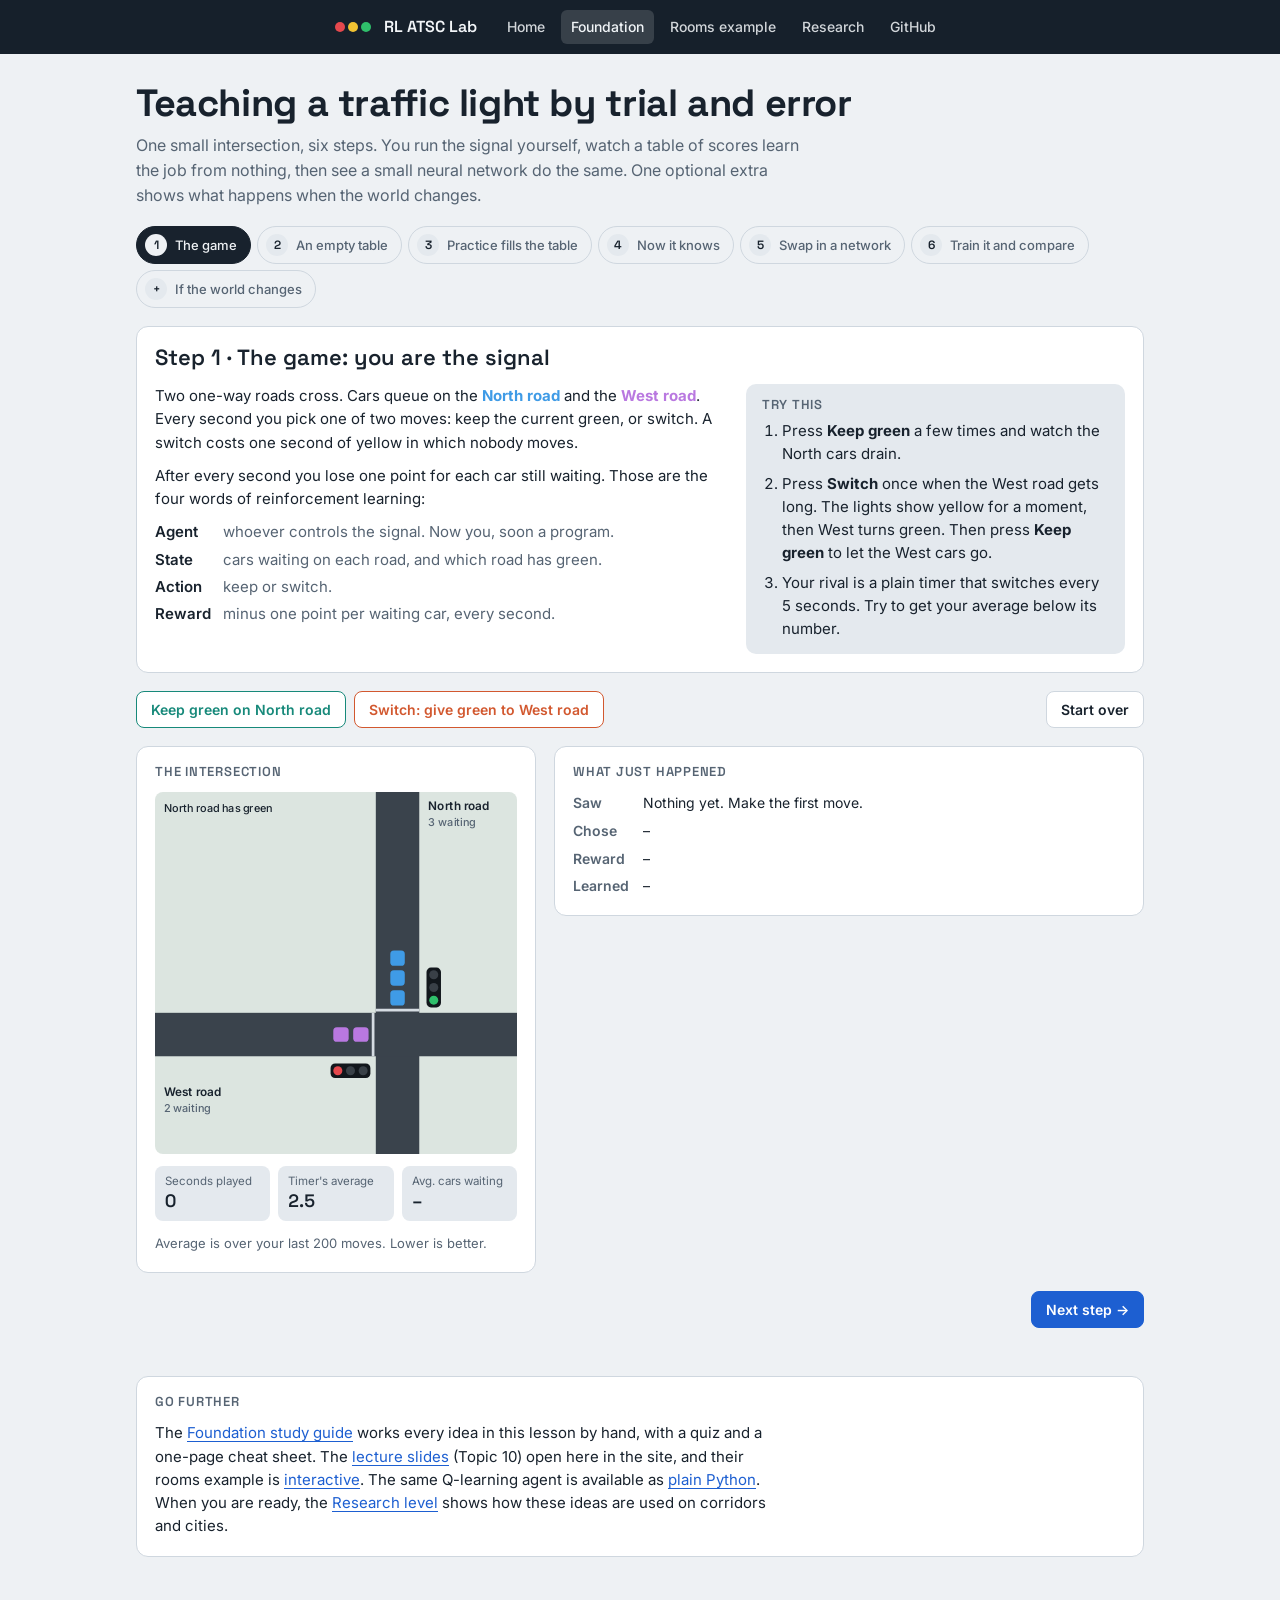
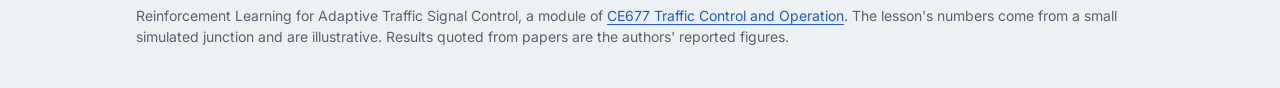
==== commit 03a38e79: "Use the Topic 10 lecture as the Foundation deck; add rooms example and in-site viewer - Foundation s" ====
--- a/docs/foundation.html
+++ b/docs/foundation.html
@@ -121,7 +121,7 @@
 <body>
 <header class="site-band"><div class="in">
   <a class="brand" href="index.html"><span aria-hidden="true"><i style="background:#E5484D"></i><i style="background:#F1C232"></i><i style="background:#2FBF6B"></i></span>RL ATSC Lab</a>
-  <nav aria-label="Site"><a href="index.html">Home</a><a href="foundation.html" aria-current="page">Foundation</a><a href="research.html">Research</a><a href="https://github.com/smrahmanbd/rl-atsc-lab">GitHub</a></nav>
+  <nav aria-label="Site"><a href="index.html">Home</a><a href="foundation.html" aria-current="page">Foundation</a><a href="rooms.html">Rooms example</a><a href="research.html">Research</a><a href="https://github.com/smrahmanbd/rl-atsc-lab">GitHub</a></nav>
 </div></header>
 <div class="wrap">
 <header>
@@ -220,7 +220,7 @@
 </div>
 
 <div class="wrap" style="padding-top:0"><section class="card"><h3>Go further</h3>
-<p>The <a href="materials/RL_Foundation_Study_Guide.pdf">Foundation study guide</a> works every idea in this lesson by hand, with a quiz and a one-page cheat sheet. The <a href="materials/RL_Foundation_Presentation.pptx">slides</a> cover the same ground for a lecture. The same Q-learning agent is available as <a href="https://github.com/smrahmanbd/rl-atsc-lab/blob/main/code/q_learning_intersection.py">plain Python</a>. When you are ready, the <a href="research.html">Research level</a> shows how these ideas are used on corridors and cities.</p></section></div>
+<p>The <a href="viewer.html?doc=materials/RL_Foundation_Study_Guide.pdf&amp;mode=guide">Foundation study guide</a> works every idea in this lesson by hand, with a quiz and a one-page cheat sheet. The <a href="viewer.html?doc=materials/RL_Foundation_Presentation.pdf&amp;mode=slides&amp;dl=materials/RL_Foundation_Presentation.pptx">lecture slides</a> (Topic 10) open here in the site, and their rooms example is <a href="rooms.html">interactive</a>. The same Q-learning agent is available as <a href="https://github.com/smrahmanbd/rl-atsc-lab/blob/main/code/q_learning_intersection.py">plain Python</a>. When you are ready, the <a href="research.html">Research level</a> shows how these ideas are used on corridors and cities.</p></section></div>
 <footer class="site">Reinforcement Learning for Adaptive Traffic Signal Control, a module of <a href="https://github.com/smrahmanbd/ce677-traffic-control-and-operation">CE677 Traffic Control and Operation</a>. The lesson's numbers come from a small simulated junction and are illustrative. Results quoted from papers are the authors' reported figures.</footer>
 <script>
 /* ---------- The world: one intersection, two one-way roads ---------- */
